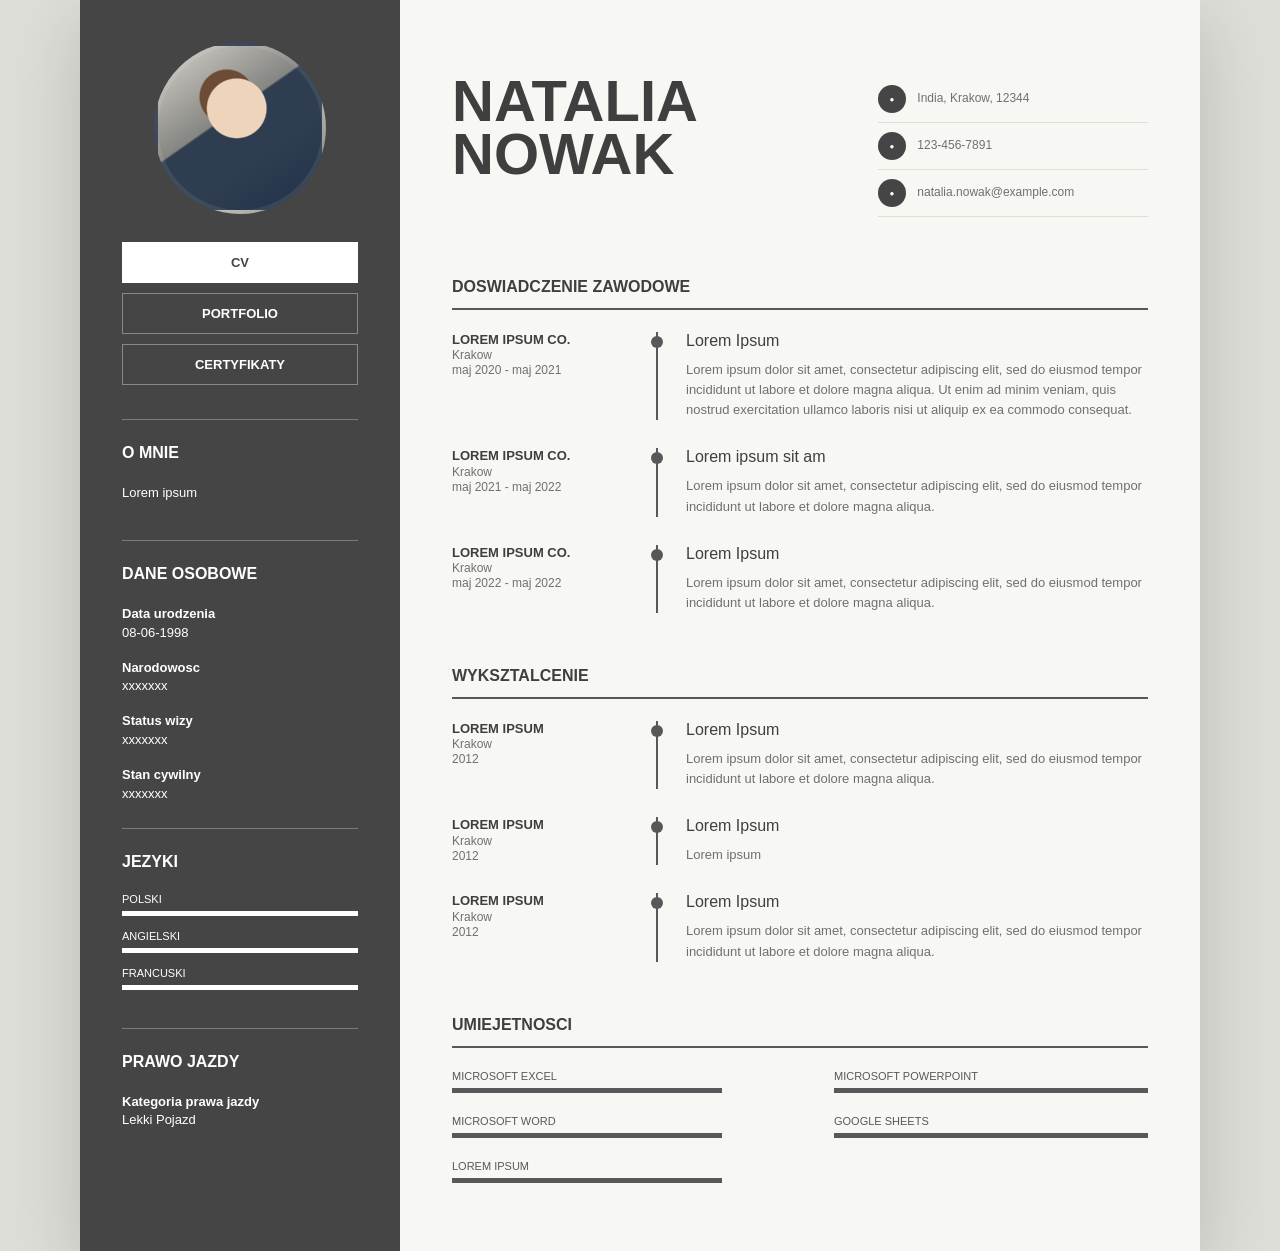
==== index.html @ 0b6dc22e "Add files via upload" ====
<!doctype html>
<html lang="pl">
<head>
  <meta charset="utf-8">
  <meta name="viewport" content="width=device-width, initial-scale=1">
  <title>Natalia Nowak - CV</title>
  <link rel="stylesheet" href="style.css">
</head>
<body>
  <main class="page-shell">
    <aside class="sidebar">
      <div class="avatar" aria-label="Miejsce na zdjecie profilowe"></div>

      <nav class="side-nav" aria-label="Nawigacja">
        <a class="nav-button active" href="index.html">CV</a>
        <a class="nav-button" href="portfolio.html">Portfolio</a>
        <a class="nav-button" href="certyfikaty.html">Certyfikaty</a>
      </nav>

      <section class="side-section">
        <h2>O mnie</h2>
        <p>Lorem ipsum</p>
      </section>

      <section class="side-section">
        <h2>Dane osobowe</h2>
        <dl>
          <dt>Data urodzenia</dt>
          <dd>08-06-1998</dd>
          <dt>Narodowosc</dt>
          <dd>xxxxxxx</dd>
          <dt>Status wizy</dt>
          <dd>xxxxxxx</dd>
          <dt>Stan cywilny</dt>
          <dd>xxxxxxx</dd>
        </dl>
      </section>

      <section class="side-section">
        <h2>Jezyki</h2>
        <div class="skill-line"><span>Polski</span><i style="width: 100%"></i></div>
        <div class="skill-line"><span>Angielski</span><i style="width: 100%"></i></div>
        <div class="skill-line"><span>Francuski</span><i style="width: 100%"></i></div>
      </section>

      <section class="side-section">
        <h2>Prawo jazdy</h2>
        <p><strong>Kategoria prawa jazdy</strong><br>Lekki Pojazd</p>
      </section>
    </aside>

    <section class="content">
      <header class="hero">
        <h1>Natalia<br>Nowak</h1>
        <ul class="contact">
          <li><span>●</span> India, Krakow, 12344</li>
          <li><span>●</span> 123-456-7891</li>
          <li><span>●</span> natalia.nowak@example.com</li>
        </ul>
      </header>

      <section class="main-section">
        <h2>Doswiadczenie zawodowe</h2>
        <div class="timeline">
          <article class="timeline-item">
            <div class="timeline-date">
              <strong>Lorem Ipsum Co.</strong>
              <span>Krakow</span>
              <span>maj 2020 - maj 2021</span>
            </div>
            <div class="timeline-copy">
              <h3>Lorem Ipsum</h3>
              <p>Lorem ipsum dolor sit amet, consectetur adipiscing elit, sed do eiusmod tempor incididunt ut labore et dolore magna aliqua. Ut enim ad minim veniam, quis nostrud exercitation ullamco laboris nisi ut aliquip ex ea commodo consequat.</p>
            </div>
          </article>
          <article class="timeline-item">
            <div class="timeline-date">
              <strong>Lorem Ipsum Co.</strong>
              <span>Krakow</span>
              <span>maj 2021 - maj 2022</span>
            </div>
            <div class="timeline-copy">
              <h3>Lorem ipsum sit am</h3>
              <p>Lorem ipsum dolor sit amet, consectetur adipiscing elit, sed do eiusmod tempor incididunt ut labore et dolore magna aliqua.</p>
            </div>
          </article>
          <article class="timeline-item">
            <div class="timeline-date">
              <strong>Lorem Ipsum Co.</strong>
              <span>Krakow</span>
              <span>maj 2022 - maj 2022</span>
            </div>
            <div class="timeline-copy">
              <h3>Lorem Ipsum</h3>
              <p>Lorem ipsum dolor sit amet, consectetur adipiscing elit, sed do eiusmod tempor incididunt ut labore et dolore magna aliqua.</p>
            </div>
          </article>
        </div>
      </section>

      <section class="main-section">
        <h2>Wyksztalcenie</h2>
        <div class="timeline">
          <article class="timeline-item">
            <div class="timeline-date">
              <strong>Lorem Ipsum</strong>
              <span>Krakow</span>
              <span>2012</span>
            </div>
            <div class="timeline-copy">
              <h3>Lorem Ipsum</h3>
              <p>Lorem ipsum dolor sit amet, consectetur adipiscing elit, sed do eiusmod tempor incididunt ut labore et dolore magna aliqua.</p>
            </div>
          </article>
          <article class="timeline-item">
            <div class="timeline-date">
              <strong>Lorem Ipsum</strong>
              <span>Krakow</span>
              <span>2012</span>
            </div>
            <div class="timeline-copy">
              <h3>Lorem Ipsum</h3>
              <p>Lorem ipsum</p>
            </div>
          </article>
          <article class="timeline-item">
            <div class="timeline-date">
              <strong>Lorem Ipsum</strong>
              <span>Krakow</span>
              <span>2012</span>
            </div>
            <div class="timeline-copy">
              <h3>Lorem Ipsum</h3>
              <p>Lorem ipsum dolor sit amet, consectetur adipiscing elit, sed do eiusmod tempor incididunt ut labore et dolore magna aliqua.</p>
            </div>
          </article>
        </div>
      </section>

      <section class="main-section">
        <h2>Umiejetnosci</h2>
        <div class="skills-grid">
          <div class="skill-line dark"><span>Microsoft Excel</span><i style="width: 86%"></i></div>
          <div class="skill-line dark"><span>Microsoft PowerPoint</span><i style="width: 100%"></i></div>
          <div class="skill-line dark"><span>Microsoft Word</span><i style="width: 86%"></i></div>
          <div class="skill-line dark"><span>Google Sheets</span><i style="width: 100%"></i></div>
          <div class="skill-line dark"><span>Lorem Ipsum</span><i style="width: 86%"></i></div>
        </div>
      </section>
    </section>
  </main>
</body>
</html>
---- style.css ----
:root {
  --ink: #3f3f3f;
  --muted: #707070;
  --paper: #f7f7f4;
  --panel: #454545;
  --line: #585858;
  --white: #ffffff;
}

* {
  box-sizing: border-box;
}

body {
  margin: 0;
  min-height: 100vh;
  background: #deded8;
  color: var(--ink);
  font-family: Arial, Helvetica, sans-serif;
  letter-spacing: 0;
}

.page-shell {
  width: min(1120px, 100%);
  min-height: 100vh;
  margin: 0 auto;
  display: grid;
  grid-template-columns: 320px 1fr;
  background: var(--paper);
  box-shadow: 0 20px 70px rgba(0, 0, 0, 0.16);
}

.sidebar {
  background: var(--panel);
  color: var(--white);
  padding: 42px 42px 48px;
}

.avatar {
  width: 172px;
  aspect-ratio: 1;
  margin: 0 auto 28px;
  border-radius: 50%;
  background:
    radial-gradient(circle at 48% 38%, #efd4bc 0 22%, transparent 23%),
    radial-gradient(circle at 42% 31%, #6e4b35 0 18%, transparent 19%),
    linear-gradient(145deg, #d7d4cb, #858582 42%, #2f3d50 43% 66%, #21314b);
  border: 4px solid rgba(255, 255, 255, 0.08);
}

.side-nav {
  display: grid;
  gap: 10px;
  margin-bottom: 34px;
}

.nav-button {
  display: block;
  padding: 12px 14px;
  border: 1px solid rgba(255, 255, 255, 0.36);
  color: var(--white);
  text-decoration: none;
  text-transform: uppercase;
  font-weight: 700;
  font-size: 13px;
  text-align: center;
  transition: background 160ms ease, color 160ms ease;
}

.nav-button:hover,
.nav-button.active {
  background: var(--white);
  color: var(--panel);
}

.side-section {
  padding: 24px 0;
  border-top: 1px solid rgba(255, 255, 255, 0.28);
}

.side-section h2,
.main-section h2 {
  margin: 0 0 22px;
  text-transform: uppercase;
  font-size: 16px;
  font-weight: 800;
  letter-spacing: 0;
}

.side-section p,
.side-section dd,
.side-section dt {
  font-size: 13px;
  line-height: 1.45;
}

dl {
  margin: 0;
}

dt {
  margin-top: 16px;
  font-weight: 700;
}

dd {
  margin: 0;
}

.skill-line {
  display: grid;
  gap: 6px;
  margin-bottom: 14px;
  text-transform: uppercase;
  font-size: 11px;
}

.skill-line i {
  display: block;
  height: 5px;
  background: currentColor;
}

.skill-line.dark {
  color: var(--line);
}

.content {
  padding: 74px 52px 54px;
}

.hero {
  min-height: 150px;
  display: flex;
  align-items: flex-start;
  justify-content: space-between;
  gap: 32px;
  margin-bottom: 28px;
}

h1 {
  margin: 0;
  color: #3f3f3f;
  text-transform: uppercase;
  font-size: clamp(42px, 6vw, 58px);
  line-height: 0.92;
  font-weight: 900;
}

.contact {
  min-width: 270px;
  margin: 2px 0 0;
  padding: 0;
  list-style: none;
  font-size: 12px;
  color: var(--muted);
}

.contact li {
  padding: 9px 0;
  border-bottom: 1px solid #deded8;
}

.contact span {
  display: inline-grid;
  width: 28px;
  height: 28px;
  margin-right: 8px;
  place-items: center;
  border-radius: 50%;
  background: var(--panel);
  color: var(--white);
  font-size: 8px;
}

.main-section {
  margin-top: 54px;
}

.main-section > h2 {
  padding-bottom: 12px;
  border-bottom: 2px solid var(--line);
}

.timeline {
  display: grid;
  gap: 28px;
}

.timeline-item {
  display: grid;
  grid-template-columns: 170px 1fr;
  gap: 34px;
}

.timeline-date {
  font-size: 12px;
  line-height: 1.25;
  color: var(--muted);
}

.timeline-date strong {
  display: block;
  color: var(--ink);
  text-transform: uppercase;
  font-size: 13px;
}

.timeline-date span {
  display: block;
}

.timeline-copy {
  position: relative;
  padding-left: 28px;
  border-left: 2px solid var(--line);
}

.timeline-copy::before {
  content: "";
  position: absolute;
  left: -7px;
  top: 4px;
  width: 12px;
  aspect-ratio: 1;
  border-radius: 50%;
  background: var(--line);
}

.timeline-copy h3,
.project-card h2,
.certificate-list h2 {
  margin: 0 0 10px;
  font-size: 16px;
  font-weight: 500;
}

.timeline-copy p,
.project-card p,
.certificate-list p,
.subpage-header p {
  margin: 0;
  color: var(--muted);
  font-size: 13px;
  line-height: 1.55;
}

.skills-grid {
  display: grid;
  grid-template-columns: repeat(2, minmax(0, 1fr));
  gap: 8px 68px;
}

.compact-page {
  min-height: 760px;
}

.subpage-header {
  margin-bottom: 46px;
  padding-bottom: 24px;
  border-bottom: 2px solid var(--line);
}

.subpage-header h1 {
  margin-bottom: 14px;
}

.project-grid {
  display: grid;
  grid-template-columns: repeat(3, minmax(0, 1fr));
  gap: 22px;
}

.project-card {
  min-height: 230px;
  padding: 24px;
  border: 1px solid #cfcfca;
  background: #ffffff;
}

.project-card span {
  display: block;
  margin-bottom: 36px;
  color: var(--muted);
  font-size: 34px;
  font-weight: 900;
}

.certificate-list {
  display: grid;
  gap: 24px;
}

.certificate-list article {
  display: grid;
  grid-template-columns: 110px 1fr;
  gap: 28px;
  padding-bottom: 24px;
  border-bottom: 1px solid #cfcfca;
}

.certificate-list time {
  color: var(--panel);
  font-size: 30px;
  font-weight: 900;
}

@media (max-width: 850px) {
  .page-shell {
    grid-template-columns: 1fr;
  }

  .sidebar {
    padding: 34px 26px;
  }

  .side-nav {
    grid-template-columns: repeat(3, minmax(0, 1fr));
  }

  .content {
    padding: 40px 26px;
  }

  .hero {
    display: grid;
  }

  .timeline-item,
  .certificate-list article {
    grid-template-columns: 1fr;
    gap: 12px;
  }

  .project-grid,
  .skills-grid {
    grid-template-columns: 1fr;
  }
}

@media (max-width: 520px) {
  .side-nav {
    grid-template-columns: 1fr;
  }

  .contact {
    min-width: 0;
  }
}
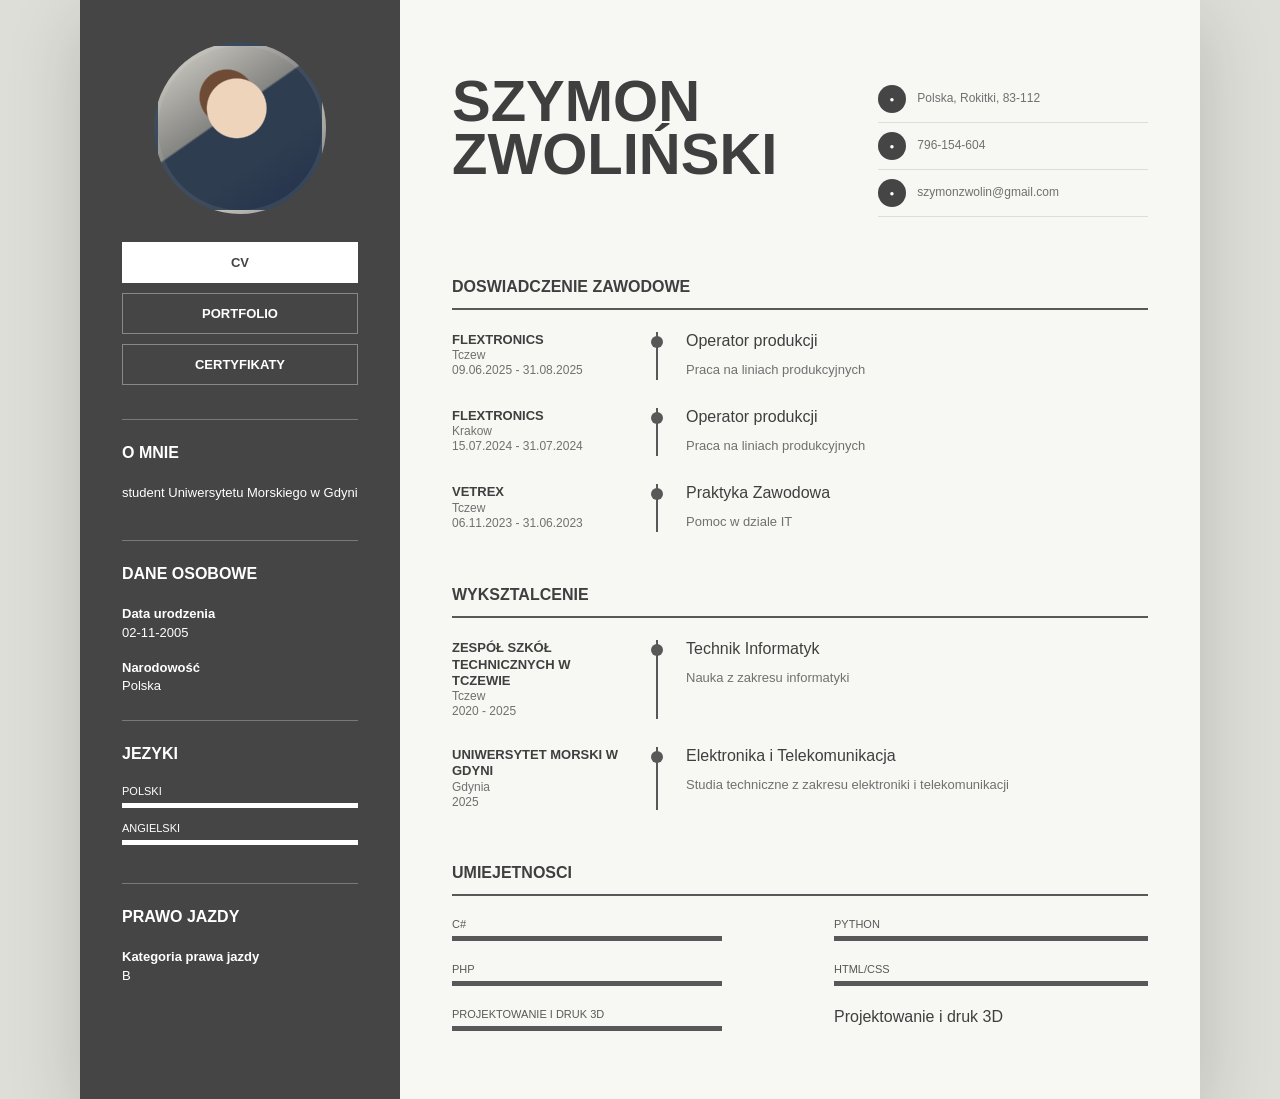
==== commit 314cf7e9: "initialTest1" ====
--- a/index.html
+++ b/index.html
@@ -3,7 +3,7 @@
 <head>
   <meta charset="utf-8">
   <meta name="viewport" content="width=device-width, initial-scale=1">
-  <title>Natalia Nowak - CV</title>
+  <title>Szymon Zwoliński - CV</title>
   <link rel="stylesheet" href="style.css">
 </head>
 <body>
@@ -19,20 +19,16 @@
 
       <section class="side-section">
         <h2>O mnie</h2>
-        <p>Lorem ipsum</p>
+        <p>student Uniwersytetu Morskiego w Gdyni</p>
       </section>
 
       <section class="side-section">
         <h2>Dane osobowe</h2>
         <dl>
           <dt>Data urodzenia</dt>
-          <dd>08-06-1998</dd>
-          <dt>Narodowosc</dt>
-          <dd>xxxxxxx</dd>
-          <dt>Status wizy</dt>
-          <dd>xxxxxxx</dd>
-          <dt>Stan cywilny</dt>
-          <dd>xxxxxxx</dd>
+          <dd>02-11-2005</dd>
+          <dt>Narodowość</dt>
+          <dd>Polska</dd>
         </dl>
       </section>
 
@@ -40,22 +36,22 @@
         <h2>Jezyki</h2>
         <div class="skill-line"><span>Polski</span><i style="width: 100%"></i></div>
         <div class="skill-line"><span>Angielski</span><i style="width: 100%"></i></div>
-        <div class="skill-line"><span>Francuski</span><i style="width: 100%"></i></div>
       </section>
 
       <section class="side-section">
         <h2>Prawo jazdy</h2>
-        <p><strong>Kategoria prawa jazdy</strong><br>Lekki Pojazd</p>
+        <p><strong>Kategoria prawa jazdy</strong><br>B</p>
       </section>
     </aside>
 
     <section class="content">
       <header class="hero">
-        <h1>Natalia<br>Nowak</h1>
+        <h1>
+          Szymon<br>Zwoliński</h1>
         <ul class="contact">
-          <li><span>●</span> India, Krakow, 12344</li>
-          <li><span>●</span> 123-456-7891</li>
-          <li><span>●</span> natalia.nowak@example.com</li>
+          <li><span>●</span> Polska, Rokitki, 83-112</li>
+          <li><span>●</span> 796-154-604</li>
+          <li><span>●</span> szymonzwolin@gmail.com</li>
         </ul>
       </header>
 
@@ -64,35 +60,35 @@
         <div class="timeline">
           <article class="timeline-item">
             <div class="timeline-date">
-              <strong>Lorem Ipsum Co.</strong>
-              <span>Krakow</span>
-              <span>maj 2020 - maj 2021</span>
+              <strong>Flextronics</strong>
+              <span>Tczew</span>
+              <span>09.06.2025 - 31.08.2025</span>
             </div>
             <div class="timeline-copy">
-              <h3>Lorem Ipsum</h3>
-              <p>Lorem ipsum dolor sit amet, consectetur adipiscing elit, sed do eiusmod tempor incididunt ut labore et dolore magna aliqua. Ut enim ad minim veniam, quis nostrud exercitation ullamco laboris nisi ut aliquip ex ea commodo consequat.</p>
+              <h3>Operator produkcji</h3>
+              <p>Praca na liniach produkcyjnych</p>
             </div>
           </article>
           <article class="timeline-item">
             <div class="timeline-date">
-              <strong>Lorem Ipsum Co.</strong>
+              <strong>Flextronics</strong>
               <span>Krakow</span>
-              <span>maj 2021 - maj 2022</span>
+              <span>15.07.2024 - 31.07.2024</span>
             </div>
             <div class="timeline-copy">
-              <h3>Lorem ipsum sit am</h3>
-              <p>Lorem ipsum dolor sit amet, consectetur adipiscing elit, sed do eiusmod tempor incididunt ut labore et dolore magna aliqua.</p>
+              <h3>Operator produkcji</h3>
+              <p>Praca na liniach produkcyjnych</p>
             </div>
           </article>
           <article class="timeline-item">
             <div class="timeline-date">
-              <strong>Lorem Ipsum Co.</strong>
-              <span>Krakow</span>
-              <span>maj 2022 - maj 2022</span>
+              <strong>Vetrex</strong>
+              <span>Tczew</span>
+              <span>06.11.2023 - 31.06.2023</span>
             </div>
             <div class="timeline-copy">
-              <h3>Lorem Ipsum</h3>
-              <p>Lorem ipsum dolor sit amet, consectetur adipiscing elit, sed do eiusmod tempor incididunt ut labore et dolore magna aliqua.</p>
+              <h3>Praktyka Zawodowa</h3>
+              <p>Pomoc w dziale IT</p>
             </div>
           </article>
         </div>
@@ -103,35 +99,24 @@
         <div class="timeline">
           <article class="timeline-item">
             <div class="timeline-date">
-              <strong>Lorem Ipsum</strong>
-              <span>Krakow</span>
-              <span>2012</span>
+              <strong>Zespół Szkół Technicznych w Tczewie</strong>
+              <span>Tczew</span>
+              <span>2020 - 2025</span>
             </div>
             <div class="timeline-copy">
-              <h3>Lorem Ipsum</h3>
-              <p>Lorem ipsum dolor sit amet, consectetur adipiscing elit, sed do eiusmod tempor incididunt ut labore et dolore magna aliqua.</p>
+              <h3>Technik Informatyk</h3>
+              <p>Nauka z zakresu informatyki</p>
             </div>
           </article>
           <article class="timeline-item">
             <div class="timeline-date">
-              <strong>Lorem Ipsum</strong>
-              <span>Krakow</span>
-              <span>2012</span>
+              <strong>Uniwersytet Morski w Gdyni</strong>
+              <span>Gdynia</span>
+              <span>2025</span>
             </div>
             <div class="timeline-copy">
-              <h3>Lorem Ipsum</h3>
-              <p>Lorem ipsum</p>
-            </div>
-          </article>
-          <article class="timeline-item">
-            <div class="timeline-date">
-              <strong>Lorem Ipsum</strong>
-              <span>Krakow</span>
-              <span>2012</span>
-            </div>
-            <div class="timeline-copy">
-              <h3>Lorem Ipsum</h3>
-              <p>Lorem ipsum dolor sit amet, consectetur adipiscing elit, sed do eiusmod tempor incididunt ut labore et dolore magna aliqua.</p>
+              <h3>Elektronika i Telekomunikacja</h3>
+              <p>Studia techniczne z zakresu elektroniki i telekomunikacji</p>
             </div>
           </article>
         </div>
@@ -140,11 +125,11 @@
       <section class="main-section">
         <h2>Umiejetnosci</h2>
         <div class="skills-grid">
-          <div class="skill-line dark"><span>Microsoft Excel</span><i style="width: 86%"></i></div>
-          <div class="skill-line dark"><span>Microsoft PowerPoint</span><i style="width: 100%"></i></div>
-          <div class="skill-line dark"><span>Microsoft Word</span><i style="width: 86%"></i></div>
-          <div class="skill-line dark"><span>Google Sheets</span><i style="width: 100%"></i></div>
-          <div class="skill-line dark"><span>Lorem Ipsum</span><i style="width: 86%"></i></div>
+          <div class="skill-line dark"><span>C#</span><i style="width: 86%"></i></div>
+          <div class="skill-line dark"><span>Python</span><i style="width: 100%"></i></div>
+          <div class="skill-line dark"><span>PHP</span><i style="width: 86%"></i></div>
+          <div class="skill-line dark"><span>HTML/CSS</span><i style="width: 100%"></i></div>
+          <div class="skill-line dark"><span>Projektowanie i druk 3D</span><i style="width: 86%"></i></div>Projektowanie i druk 3D
         </div>
       </section>
     </section>
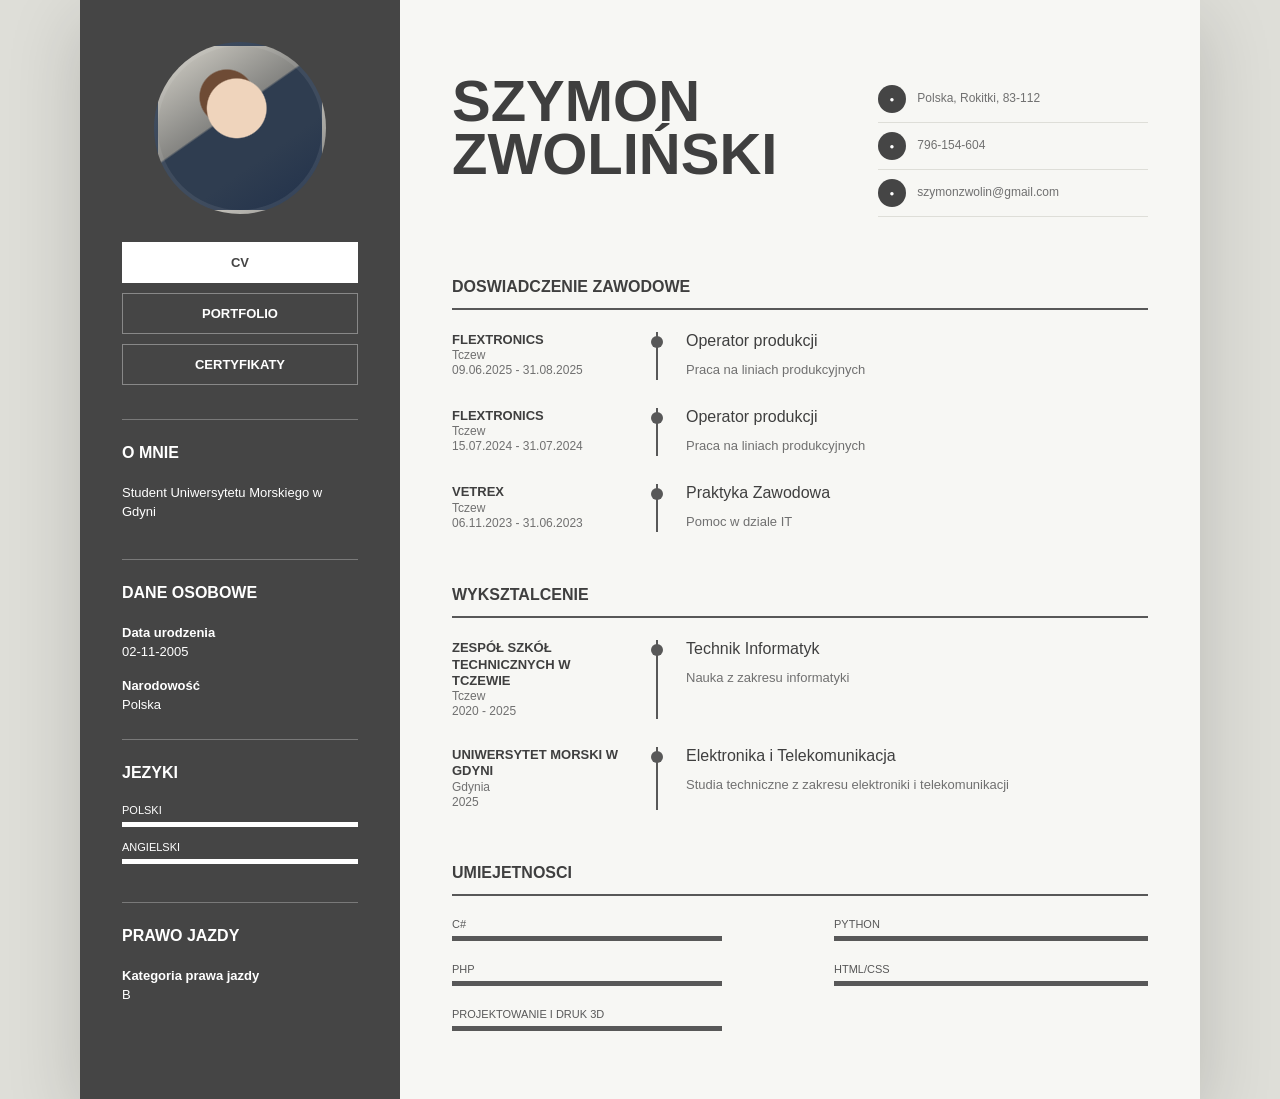
==== commit 2810a374: "modified:   index.html" ====
--- a/index.html
+++ b/index.html
@@ -19,7 +19,7 @@
 
       <section class="side-section">
         <h2>O mnie</h2>
-        <p>student Uniwersytetu Morskiego w Gdyni</p>
+        <p>Student Uniwersytetu Morskiego w Gdyni</p>
       </section>
 
       <section class="side-section">
@@ -72,7 +72,7 @@
           <article class="timeline-item">
             <div class="timeline-date">
               <strong>Flextronics</strong>
-              <span>Krakow</span>
+              <span>Tczew</span>
               <span>15.07.2024 - 31.07.2024</span>
             </div>
             <div class="timeline-copy">
@@ -129,7 +129,7 @@
           <div class="skill-line dark"><span>Python</span><i style="width: 100%"></i></div>
           <div class="skill-line dark"><span>PHP</span><i style="width: 86%"></i></div>
           <div class="skill-line dark"><span>HTML/CSS</span><i style="width: 100%"></i></div>
-          <div class="skill-line dark"><span>Projektowanie i druk 3D</span><i style="width: 86%"></i></div>Projektowanie i druk 3D
+          <div class="skill-line dark"><span>Projektowanie i druk 3D</span><i style="width: 86%"></i></div>
         </div>
       </section>
     </section>
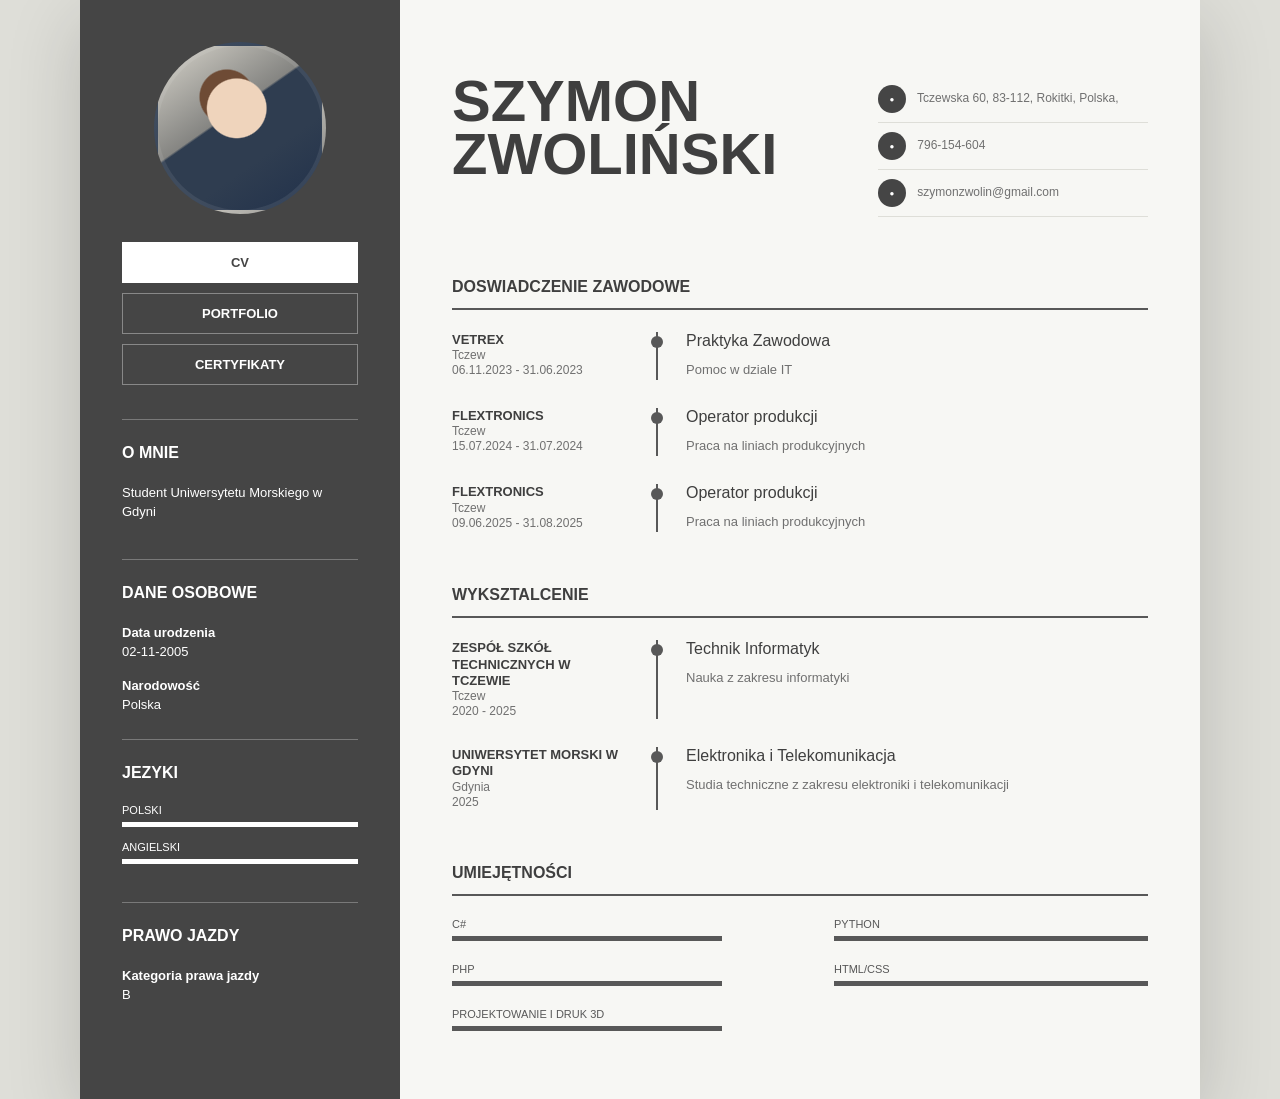
==== commit d26c1966: "modified:   certyfikaty.html 	modified:   index.html 	modified:   portfolio.html" ====
--- a/index.html
+++ b/index.html
@@ -49,7 +49,7 @@
         <h1>
           Szymon<br>Zwoliński</h1>
         <ul class="contact">
-          <li><span>●</span> Polska, Rokitki, 83-112</li>
+          <li><span>●</span> Tczewska 60, 83-112, Rokitki, Polska, </li>
           <li><span>●</span> 796-154-604</li>
           <li><span>●</span> szymonzwolin@gmail.com</li>
         </ul>
@@ -60,13 +60,13 @@
         <div class="timeline">
           <article class="timeline-item">
             <div class="timeline-date">
-              <strong>Flextronics</strong>
+              <strong>Vetrex</strong>
               <span>Tczew</span>
-              <span>09.06.2025 - 31.08.2025</span>
+              <span>06.11.2023 - 31.06.2023</span>
             </div>
             <div class="timeline-copy">
-              <h3>Operator produkcji</h3>
-              <p>Praca na liniach produkcyjnych</p>
+              <h3>Praktyka Zawodowa</h3>
+              <p>Pomoc w dziale IT</p>
             </div>
           </article>
           <article class="timeline-item">
@@ -82,13 +82,13 @@
           </article>
           <article class="timeline-item">
             <div class="timeline-date">
-              <strong>Vetrex</strong>
+              <strong>Flextronics</strong>
               <span>Tczew</span>
-              <span>06.11.2023 - 31.06.2023</span>
+              <span>09.06.2025 - 31.08.2025</span>
             </div>
             <div class="timeline-copy">
-              <h3>Praktyka Zawodowa</h3>
-              <p>Pomoc w dziale IT</p>
+              <h3>Operator produkcji</h3>
+              <p>Praca na liniach produkcyjnych</p>
             </div>
           </article>
         </div>
@@ -123,7 +123,7 @@
       </section>
 
       <section class="main-section">
-        <h2>Umiejetnosci</h2>
+        <h2>Umiejętności</h2>
         <div class="skills-grid">
           <div class="skill-line dark"><span>C#</span><i style="width: 86%"></i></div>
           <div class="skill-line dark"><span>Python</span><i style="width: 100%"></i></div>
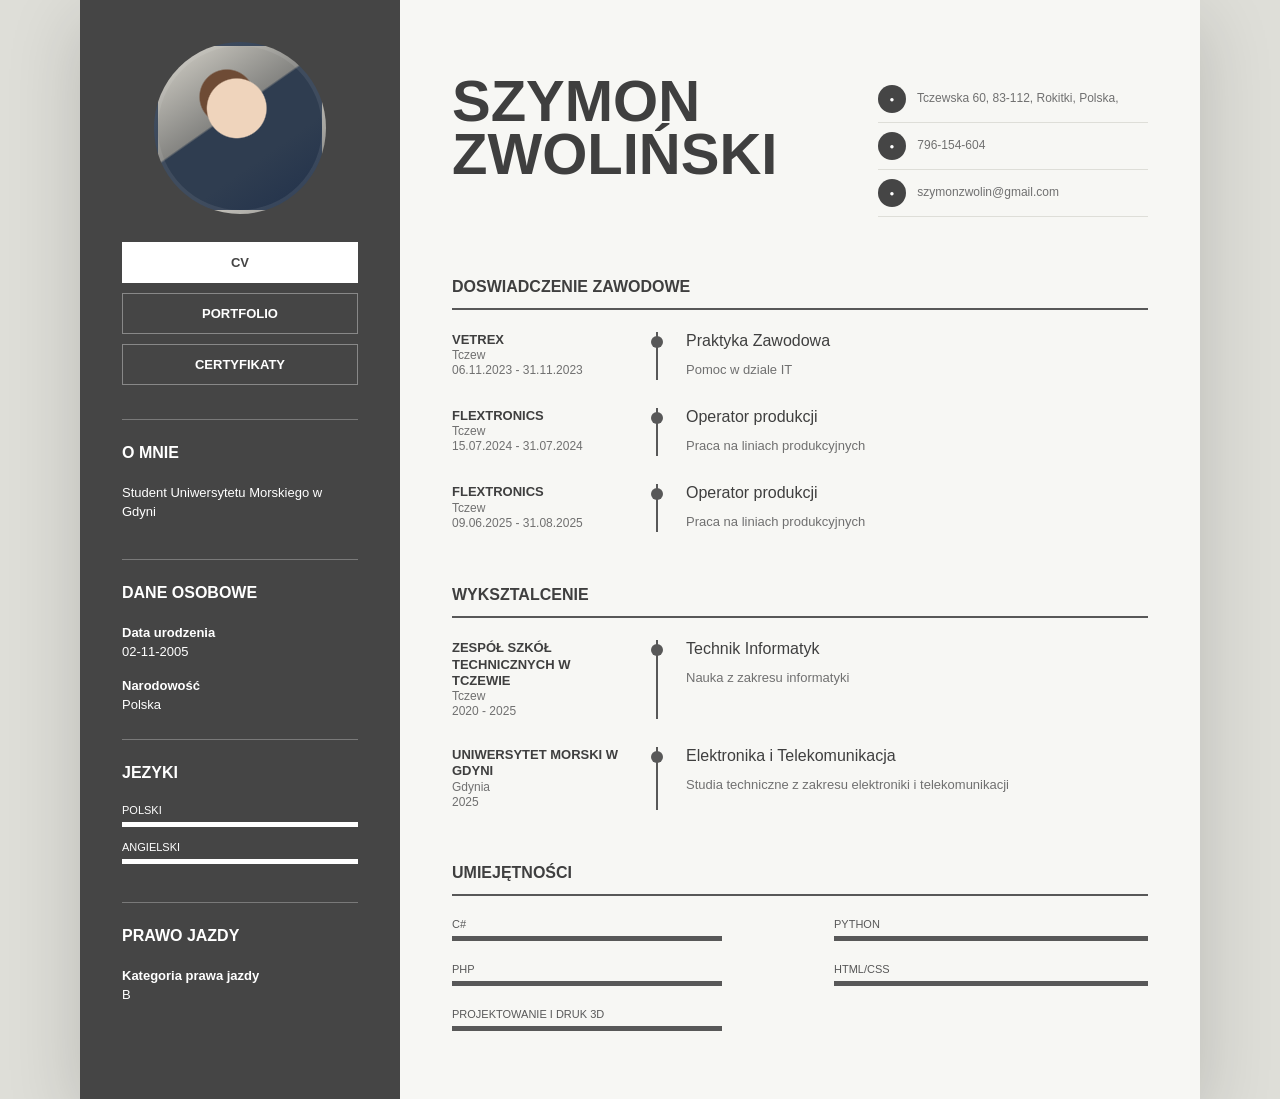
==== commit 4c82900d: "modified:   index.html" ====
--- a/index.html
+++ b/index.html
@@ -62,7 +62,7 @@
             <div class="timeline-date">
               <strong>Vetrex</strong>
               <span>Tczew</span>
-              <span>06.11.2023 - 31.06.2023</span>
+              <span>06.11.2023 - 31.11.2023</span>
             </div>
             <div class="timeline-copy">
               <h3>Praktyka Zawodowa</h3>
